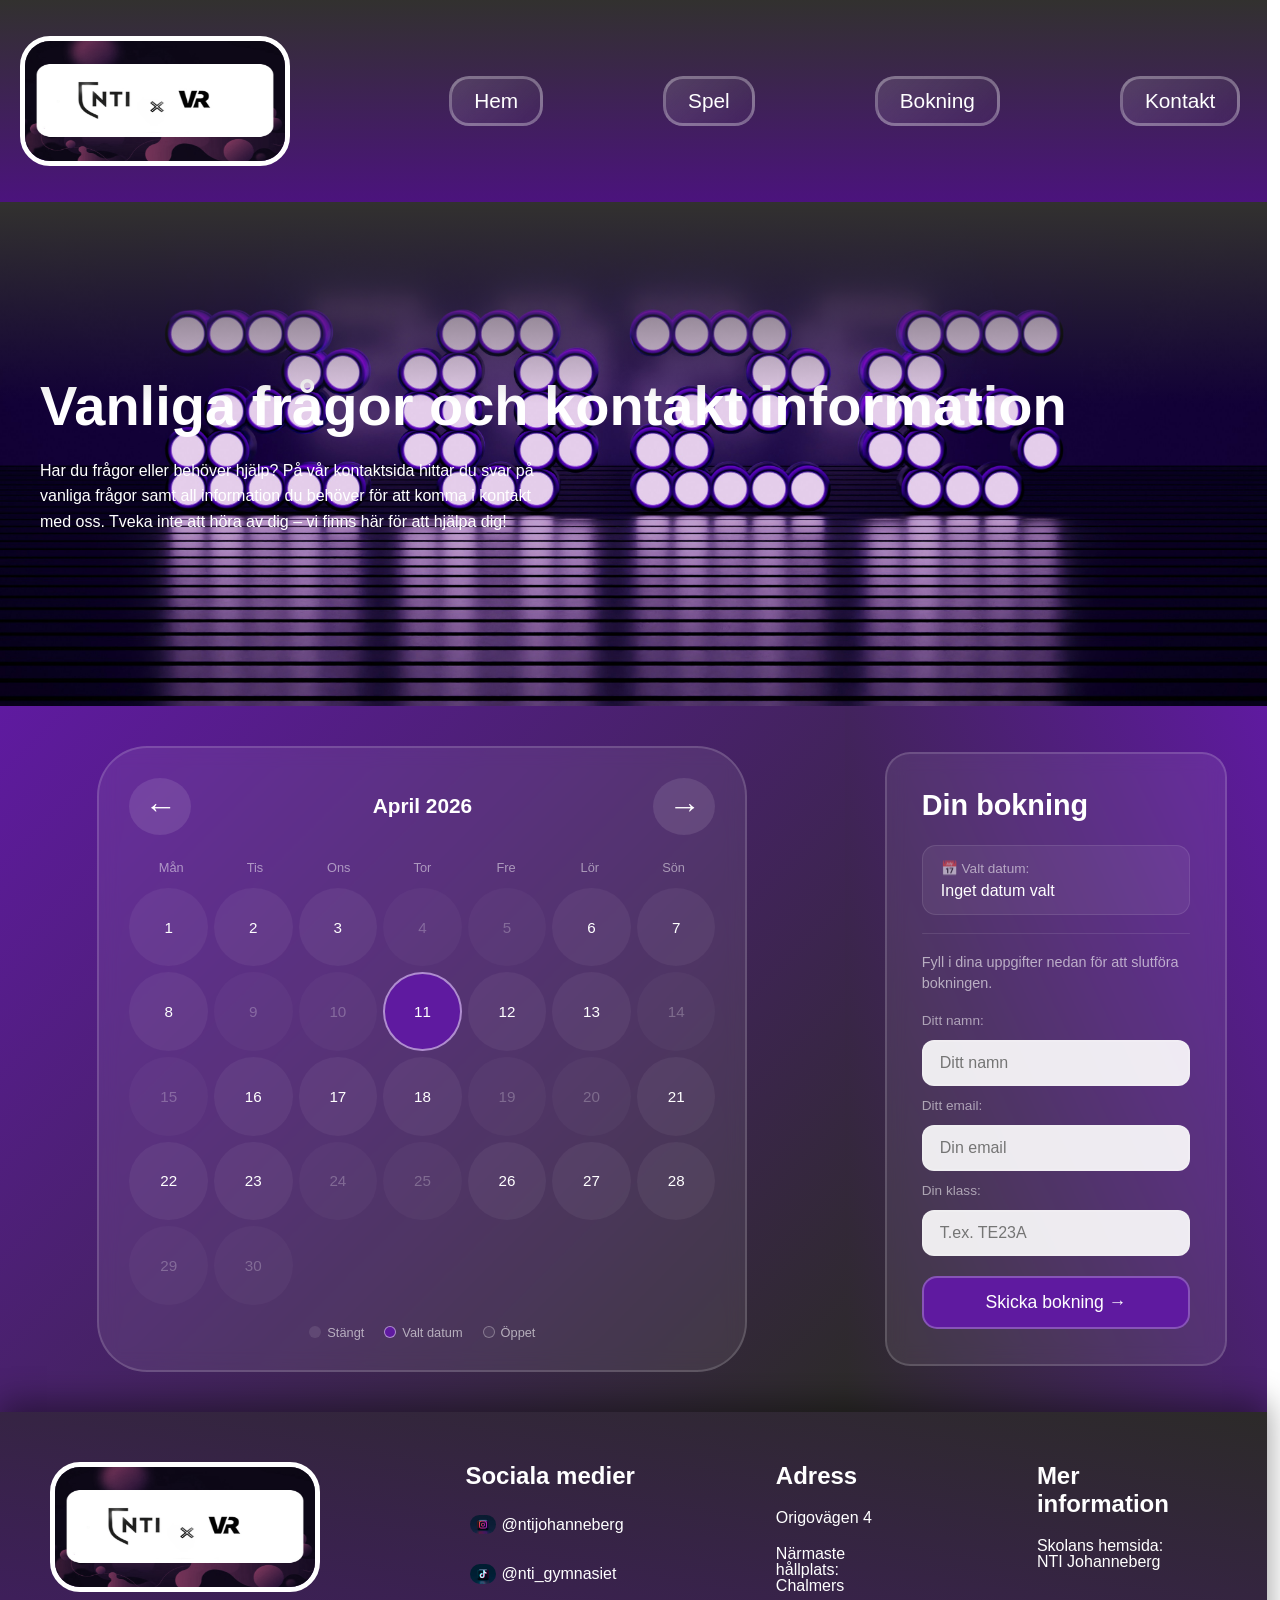
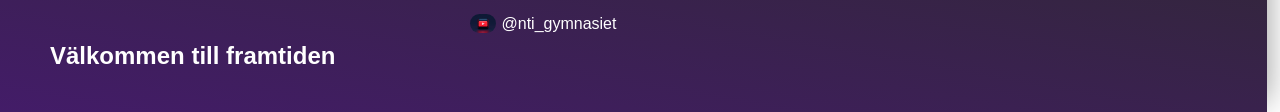
==== boka.html @ f23592ed "arbete hemma under påsklovet (dokumenterad i loggboken)" ====
<!DOCTYPE html>
<html lang="en">

<head>
    <meta charset="UTF-8">
    <meta name="viewport" content="width=device-width, initial-scale=1.0">
    <link rel="stylesheet" href="css/style.css">
    <title>VR-startsida</title>
</head>

<body>
    <div id="wrapper_bokning">
        <header>
            <img id="logga" src="img/Logga_slutprojekt.jpg" alt="logga">
        </header>
        <nav>
            <button id="btnOpen">☰</button>
            <div id="nav-links">
                <button id="btnClose">✕</button>
                <a class="menu" href="index.html">Hem</a>
                <a class="menu" href="spel.html">Spel</a>
                <a class="menu" href="boka.html">Bokning</a>
                <a class="menu" href="kontakt.html">Kontakt</a>
            </div>
        </nav>
        <main id="main_kalender">
            <h2>Vanliga frågor och kontakt information</h2>
            <p id="undertext">Har du frågor eller behöver hjälp? På vår kontaktsida hittar du svar på vanliga frågor
                samt all information du behöver för att komma i kontakt med oss. Tveka inte att höra av dig – vi finns
                här för att hjälpa dig!</p>
        </main>
        <section id="kalender">
            <div id="kalender-container">
                <div id="kalender-header">
                    <button class="arrow" id="prevMonth">←</button>
                    <h3 id="kalender-month">April 2026</h3>
                    <button class="arrow" id="nextMonth">→</button>
                </div>
                <div id="kalender-dagar">
                    <span class="dag-namn">Mån</span>
                    <span class="dag-namn">Tis</span>
                    <span class="dag-namn">Ons</span>
                    <span class="dag-namn">Tor</span>
                    <span class="dag-namn">Fre</span>
                    <span class="dag-namn">Lör</span>
                    <span class="dag-namn">Sön</span>
                </div>
                <div id="kalender-grid">
                    <div class="dag">1</div>
                    <div class="dag">2</div>
                    <div class="dag">3</div>
                    <div class="dag ledig">4</div>
                    <div class="dag ledig">5</div>
                    <div class="dag">6</div>
                    <div class="dag">7</div>
                    <div class="dag">8</div>
                    <div class="dag ledig">9</div>
                    <div class="dag ledig">10</div>
                    <div class="dag vald">11</div>
                    <div class="dag">12</div>
                    <div class="dag">13</div>
                    <div class="dag ledig">14</div>
                    <div class="dag ledig">15</div>
                    <div class="dag">16</div>
                    <div class="dag">17</div>
                    <div class="dag">18</div>
                    <div class="dag ledig">19</div>
                    <div class="dag ledig">20</div>
                    <div class="dag">21</div>
                    <div class="dag">22</div>
                    <div class="dag">23</div>
                    <div class="dag ledig">24</div>
                    <div class="dag ledig">25</div>
                    <div class="dag">26</div>
                    <div class="dag">27</div>
                    <div class="dag">28</div>
                    <div class="dag ledig">29</div>
                    <div class="dag ledig">30</div>
                </div>
                <div id="kalender-legend">
                    <span class="legend-item"><span class="legend-dot ledig-dot"></span>Stängt</span>
                    <span class="legend-item"><span class="legend-dot vald-dot"></span>Valt datum</span>
                    <span class="legend-item"><span class="legend-dot oppet-dot"></span>Öppet</span>
                </div>
            </div>
        </section>
        <aside id="check_out">
            <div id="bokning-info">
        <h4>Din bokning</h4>
        <div class="bokning-valt">
            <span class="bokning-label">📅 Valt datum:</span>
            <span class="bokning-value" id="valt-datum">Inget datum valt</span>
        </div>
        <div class="bokning-divider"></div>
        <p class="bokning-instruktion">Fyll i dina uppgifter nedan för att slutföra bokningen.</p>
        <form id="bokning-form">
            <label class="bokning-label" for="namn">Ditt namn:</label>
            <input type="text" id="namn" name="namn" placeholder="Ditt namn" required>

            <label class="bokning-label" for="email">Ditt email:</label>
            <input type="email" id="email" name="email" placeholder="Din email" required>

            <label class="bokning-label" for="klass">Din klass:</label>
            <input type="text" id="klass" name="klass" placeholder="T.ex. TE23A" required>

            <button type="submit" id="boka-btn">Skicka bokning →</button>
        </form>
    </div>
        </aside>
        <footer>
            <div id="f1">
                <img id="logga" src="img/Logga_slutprojekt.jpg" alt="logga">
                <h4>Välkommen till framtiden</h4>
            </div>
            <div id="f2">
                <h4>Sociala medier</h4>
                <a class="ft_text" href="https://www.instagram.com/ntijohanneberg/"><img class="ikon"
                        src="img/alexander-shatov-71Qk8ODIBko-unsplash.jpg" alt="insta">@ntijohanneberg</a>
                <a class="ft_text" href="https://www.youtube.com/channel/UCf7DmB9NKTJ86MOn4sPON3w"><img class="ikon"
                        src="img/alexander-shatov-I4p0FcjDBJI-unsplash.jpg" alt="youtube">@nti_gymnasiet</a>
                <a class="ft_text" href="https://www.tiktok.com/@nti_gymnasiet"><img class="ikon"
                        src="img/alexander-shatov-niUkImZcSP8-unsplash.jpg" alt="tiktok">@nti_gymnasiet</a>
            </div>
            <div id="f3">
                <h4>Adress</h4>
                <a class="ft_text"
                    href="https://www.google.com/maps?sca_esv=57d8031efe13a3fc&rlz=1C1GCEA_enSE1124SE1124&lsig=AB86z5VBpsnC34sSnODE3oDFwEGX&biw=1707&bih=735&dpr=1.13&um=1&ie=UTF-8&fb=1&gl=se&sa=X&geocode=KTHA5rAM809GMamSQcuj4RIF&daddr=Origov%C3%A4gen+4,+412+58+G%C3%B6teborg">Origovägen
                    4</a>
                <a class="ft_text" href="https://www.vasttrafik.se/reseplanering/hallplatser/9021014001960000/">Närmaste
                    hållplats: <br> Chalmers</a>
            </div>
            <div id="f4">
                <h4>Mer information</h4>
                <a class="ft_text" href="https://ntigymnasiet.se/johanneberg/">Skolans hemsida: <br>NTI Johanneberg</a>
            </div>
        </footer>
---- css/style.css ----
:root {
    --background_c: linear-gradient(#32312f, #4b137d);
    --border_line: 16px;
    --border_thing: 7px black solid;
}

* {
    margin: 0;
    padding: 0;
    box-sizing: border-box;
}

body {
    overflow-x: hidden;
}

#wrapper {
    min-height: 150vh;
    width: 99vw;
    display: grid;
    grid-template-areas: 
    "hd nav nav"
    "ma ma ma"
    "se se as"
    "ft ft ft";
    grid-template-columns: 1fr 1fr 1fr;
    grid-template-rows: 1fr 3.5fr 4.5fr 2fr;
}

header {
    grid-area: hd;
    background-image: var(--background_c);
    display: flex;
    align-items: center;
    padding-left: 20px;
}

nav {
    grid-area: nav;
    background-image: var(--background_c);
    display: flex;
    align-items: center;
    column-gap: 120px;
    justify-content: center;
}

main {
    grid-area: ma;
    background-image: url(../img/adria-garcia-sarceda-O560d5Mnc04-unsplash.jpg);
    background-size: 100% auto;
    background-position: 10% 20%;
    background-repeat: no-repeat;
    display: flex;
    flex-direction: column;
    justify-content: center;
    padding: 40px;
    position: relative;
    transition: transform 1s ease;
}

main:hover {
    transform: translateY(-5px);
    box-shadow: 0 12px 30px rgba(0,0,0,0.3);
    transform: scale(1.03);
}

section {
    grid-area: se;
    background: linear-gradient(135deg, #5f1aa0, #2c2a29);
    display: flex;
    flex-direction: column;
    align-items: flex-start;
    padding: 40px;
    gap: 20px;
}

aside {
    grid-area: as;
    background: linear-gradient(65deg, #2c2a29, #5f1aa0);
    display: flex;
    flex-direction: column;
    align-items: flex-start;
    padding: 40px;
    gap: 20px;
}

footer {
    grid-area: ft;
    background: linear-gradient(10deg, #431c68, #2c2a29);
    box-shadow: 0 -10px 30px rgba(0,0,0,0.4);
    display: flex;
    flex-direction: row;
    justify-content: center;
    padding: 50px;
    column-gap: 130px;
    display: grid;
    grid-template-areas: 
    "f1 f2 f3 f4";
}

.menu {
    font-family: 'Gill Sans', 'Gill Sans MT', Calibri, 'Trebuchet MS', sans-serif;
    text-decoration: none;
    font-size: 1.3rem;
    color: white;
    padding: 10px 22px;
    border-radius: 20px;
    background: linear-gradient(135deg, #ffffff20, #ffffff05);
    backdrop-filter: blur(10px);
    border: 3px rgba(255,255,255,0.3) solid;
    transition: all 0.3s ease;
}

h3 {
    color: black;
    font-family: 'Franklin Gothic Medium', 'Arial Narrow', Arial, sans-serif;
    font-size: 1.5rem;
    padding: 2%;
    background-color: white;
    border-radius: var(--border_line);
    margin-top: 10px;
}

p {
    color: black;
    border-radius: 15px;
    font-family: 'Gill Sans', 'Gill Sans MT', Calibri, 'Trebuchet MS', sans-serif;
    line-height: 1.6;
    font-size: 1rem;
}

#text {
    background: white;
    padding: 20px;
    border-radius: var(--border_line);
    box-shadow: 0 8px 20px rgba(0,0,0,0.2);
    max-width: 600px;
    transition: transform 0.3s ease, box-shadow 0.3s ease;
    transition: transform 0.3s ease;
}

#text:hover {
    transform: translateY(-5px);
    box-shadow: 0 12px 30px rgba(0,0,0,0.3);
    transform: scale(1.05);
}

.menu:hover {
    box-shadow: 0 12px 30px rgba(0,0,0,0.3);
    transform: translateY(4px);
    background: #5f1aa0;
}

#info {
    background-color: white;
    padding: 20px 20px 0 20px;
    border-radius: var(--border_line);
    box-shadow: 0 8px 20px rgba(0,0,0,0.2);
    max-width: 600px;
    transition: transform 0.3s ease, box-shadow 0.3s ease;
    gap: 5px;
    transition: transform 0.3s ease;
}

#info:hover {
    transform: translateY(-5px);
    box-shadow: 0 12px 30px rgba(0,0,0,0.3);
    transform: scale(1.05);
}

ul {
    font-size: 1.1rem;
    font-family: 'Gill Sans', 'Gill Sans MT', Calibri, 'Trebuchet MS', sans-serif;
    gap: 10px;
    line-height: 1.5;
    padding: 10px;
}

button {
    padding: 7px 20px;
    border-radius: 15px;
    font-size: 1.1rem;
    transition: 0.3s;
    margin-left: 33%;
    margin-bottom: 1%;
}

button:hover {
    box-shadow: 0 5px #666;
    transform: translateY(4px);
    color: white;
    background-color: #5f1aa0;
}

.mindre {
    display: block;
    max-height: 30%;
    width: 100%;
    border-radius: 40px;
    filter: sepia(0.6) blur(0.5px);
}

.mindre.mer {
    max-height: 30%;
    width: 100%;
}

.preview {
    max-height: 1px;       
    overflow: hidden;
    transition: max-height 0.5s ease;
}

.preview.expanded {
    max-height: 500px;      
}

.read-more {
    padding: 7px 20px;
    border-radius: 15px;
    font-size: 1.1rem;
    transition: 0.3s;
    margin-left: 33%;
    margin-bottom: 1%;
}

h2 {
    font-family: 'Franklin Gothic Medium', 'Arial Narrow', Arial, sans-serif;
    color: white;
    margin-bottom: 20px;
    font-size: 3.5rem;
}

#undertext {
    color: white;
    max-width: 500px;
}

.extra_bilder {
    position: absolute;
    height: 30%;
    width: auto;
    right: 40px;
    bottom: 40px;
    height: 120px;
    width: auto;
    border-radius: 50px;
    border: 10px solid white;
    filter: sepia(0.8);
}

.bilder {
    position: absolute;
    height: 100%;
    width: 100px;
    right: 230px;
    bottom: 180px;
    height: 120px;
    width: auto;
    border-radius: 50px;
    border: 10px solid white;
    filter: sepia(0.8);
}

.bilder2 {
    position: absolute;
    height: 100%;
    width: 100px;
    right: 10px;
    bottom: 310px;
    height: 120px;
    width: auto;
    border-radius: 50px;
    border: 10px solid white;
    filter: sepia(0.6);
}

h4 {
    font-size: 1.5rem;
    font-family: 'Franklin Gothic Medium', 'Arial Narrow', Arial, sans-serif;
    color: white;
}

#f1 {
    grid-area: f1;
    display: flex;
    flex-direction: column;
    justify-content: flex-start;
    gap: 50px;
}

#f2 {
    grid-area: f2;
    display: flex;
    flex-direction: column;
    gap: 20px;
}

#f3 {
    grid-area: f3;
    display: flex;
    flex-direction: column;
    gap: 20px;
}

#f4 {
    grid-area: f4;
    display: flex;
    flex-direction: column;
    gap: 20px;
}

.ft_text {
    color: white;
    font-family: 'Franklin Gothic Medium', 'Arial Narrow', Arial, sans-serif;
    text-decoration: none;
    transition: transform 0.3s ease, box-shadow 0.3s ease;
    display: flex;
    line-height: 1;
    align-items: center;
}

.ft_text:hover {
    box-shadow: 0 5px #666;
    transform: translateY(4px);
    color: white;
    background-color: #5f1aa0;
    border-radius: 15px;
}

.ikon {
    height: 100%;
    width: 20%;
    border-radius: 20px;
    padding: 5px;
}

#btnOpen {
    display: none;
}

#btnClose {
    display: none;
}

#logga {
    height: 130px;
    width: 270px;
    border-radius: 30px;
    filter: grayscale(0.6);
    border: 5px white solid;
}

#nav-links {
    display: flex;
    flex-direction: row;
    gap: 120px;
    align-items: center;
}


/* mobile sida 1 */
@media screen and (max-width: 450px) {
    #wrapper {
        width: 100vw;
        min-height: 100vh;
        height: auto;
        grid-template-areas: 
        "nav hd"
        "ma ma"
        "se se"
        "ft ft";
        grid-template-columns: auto 1fr;
        grid-template-rows: 80px 350px auto auto;
    }

    header {
        padding: 10px 15px;
        justify-content: flex-start;
        align-items: center;
    }

    #logga {
        width: 110px;
        height: 55px;
        border-width: 3px;
    }

    nav {
        display: flex;
        flex-direction: row;
        justify-content: flex-end;
        align-items: center;
        padding-right: 15px;
        column-gap: 0;
        background-image: var(--background_c);
    }

    #nav-links {
        display: none;
        flex-direction: column;
        position: fixed;
        top: 0;
        left: 0;
        width: 100vw;
        height: 100vh;
        background: linear-gradient(#32312f, #4b137d);
        justify-content: center;
        align-items: center;
        gap: 25px;
        z-index: 999;
    }

    #nav-links.open {
        display: flex;
    }

    #btnOpen {
        display: block;
        background: none;
        border: none;
        color: white;
        font-size: 2.2rem;
        cursor: pointer;
        margin: 0;
        padding: 10px;
    }

    #btnClose {
        display: block;
        background: none;
        border: none;
        color: white;
        font-size: 2rem;
        cursor: pointer;
        position: absolute;
        top: 20px;
        right: 20px;
        margin: 0;
    }

    main {
        padding: 25px;
        min-height: 350px;
        background-size: cover;
        background-position: center center;
        justify-content: flex-end;
    }

    main::before {
        background: linear-gradient(to top, #32312f 0%, rgba(0,0,0,0) 60%);
    }

    main:hover {
        transform: none;
        box-shadow: none;
    }

    h2 {
        font-size: 1.8rem;
        margin-bottom: 10px;
        position: relative;
        z-index: 2;
    }

    #undertext {
        font-size: 0.85rem;
        max-width: 100%;
        position: relative;
        z-index: 2;
    }

    .bilder, .bilder2, .extra_bilder {
        display: none;
    }

    section {
        padding: 25px 20px;
    }

    #text {
        max-width: 100%;
        box-shadow: none;
    }

    #text:hover {
        transform: none;
        box-shadow: none;
    }

    aside {
        display: none;
    }

    footer {
        grid-template-areas: 
        "f1"
        "f2"
        "f3"
        "f4";
        grid-template-columns: 1fr;
        padding: 25px 20px;
        gap: 30px;
    }

    h4 {
        font-size: 1.2rem;
    }

    .ikon {
        width: 38px;
        height: 38px;
    }

    .ft_text {
        font-size: 1rem;
        gap: 8px;
        font-family: 'Franklin Gothic Medium', 'Arial Narrow', Arial, sans-serif;
    }

    #f1 {
        gap: 15px;
        align-items: center;
    }

    #f1 #logga {
        width: 140px;
        height: 65px;
    }
}


/*SIDA TVÅ*/
#container {
    max-height: 190vh;
    width: 100%;
    display: grid;
    grid-template-areas: 
    "hd nav nav"
    "ma ma ma"
    "ca ca ca"
    "se1 se1 se1";
    grid-template-columns: 1fr 1fr 1fr;
    grid-template-rows: 150px 500px 3.5fr 550px;
}

#cards article {
    border-radius: 25px;
    background: rgba(255,255,255,0.05);
    backdrop-filter: blur(10px);
    display: flex;
    align-items: center;
    justify-content: center;
    border: 4px solid rgba(255,255,255,0.2);
    box-shadow: 0 10px 25px rgba(0,0,0,0.5);
    transition: all 0.35s ease;
    overflow: hidden;
    position: relative;
}

#cards {
    grid-area: ca;
    display: grid;
    width: 100%;
    grid-template-areas: 
    "ru ru ru"
    "ar ar1 ar2"
    "ar3 ar4 ar5";
    grid-template-columns: 1fr 1fr 1fr;
    grid-template-rows: 0.5fr 2fr 2fr;
    gap: 25px;
    padding: 40px;
    background: linear-gradient(180deg,#1b1b1b,#4b137d);
}

#cards article:hover {
    transform: translateY(-10px) scale(1.04);
    box-shadow: 0 20px 45px rgba(0,0,0,0.8);
    border: 4px solid rgba(74, 7, 97, 0.322);
    position: relative;
}

#ar { 
    grid-area: ar; 
}

#ar1 { 
    grid-area: ar1; 
}

#ar2 { 
    grid-area: ar2; 
}

#ar3 { 
    grid-area: ar3; 
}

#ar4 { 
    grid-area: ar4; 
}
#ar5 { 
    grid-area: ar5; 
}

#title {
    grid-area: ru;
    display: flex;
    flex-direction: row;
    justify-content: center;
}

video {
    position: absolute;
    inset: 0;
    width: 100%;
    height: 100%;
    object-fit: cover;
    z-index: 0;
}

.cards_bild {
    width: auto;
    height: 250px;
    border-radius: 20px;
    filter: brightness(0.9) contrast(1.1) sepia(0.5);
    transition: transform 0.4s ease;
    position: relative;
}

#new_games {
    grid-area: se1;
    background: linear-gradient(10deg, #431c68, #2c2a29);
    display: flex;
    justify-content: center;
    align-items: center;
    display: grid;
    grid-template-areas: 
    "im for";
    gap: 20px;
}

#forms {
    grid-area: for;
    display: flex;
    flex-direction: column;
    gap: 15px;
}

#improvemt {
    grid-area: im;
}

#kontakt-form {
    width: 420px;
    background: rgba(255,255,255,0.08);
    padding: 30px;
    border-radius: 20px;
    backdrop-filter: blur(8px);
    box-shadow: 0 10px 30px rgba(0,0,0,0.6);
    display: flex;
    flex-direction: column;
    gap: 12px;
    font-family: 'Franklin Gothic Medium', 'Arial Narrow', Arial, sans-serif;
    color: rgb(160, 97, 97);
}

#kontakt-form input,
#kontakt-form textarea {
    padding: 12px;
    border-radius: 12px;
    border: 2px solid transparent;
    background: rgba(255,255,255,0.9);
    transition: 0.25s;
    font-family: 'Gill Sans', 'Gill Sans MT', Calibri, 'Trebuchet MS', sans-serif;
}

#kontakt-form textarea {
    resize: vertical;
    min-height: 100px;
    font-family: 'Gill Sans', 'Gill Sans MT', Calibri, 'Trebuchet MS', sans-serif;
}

#kontakt-form input:focus,
#kontakt-form textarea:focus {
    outline: none;
    border: 2px solid #7a2cff;
    transform: scale(1.02);
    font-family: 'Gill Sans', 'Gill Sans MT', Calibri, 'Trebuchet MS', sans-serif;
}

main::before {
    content: "";
    position: absolute;
    inset: 0;
    background: linear-gradient(to bottom, #32312f 0%, rgba(0,0,0,0) 40%);
    z-index: 1;
}

.card_overlay {
    position: absolute;
    inset: 0;
    display: flex;
    flex-direction: column;
    justify-content: center;
    align-items: center;
    gap: 15px;
    background: rgba(0,0,0,0.6);
    opacity: 0;
    transition: 0.35s;
    z-index: 2;
}

#cards article:hover .cards_bild {
    filter: blur(4px) brightness(0.6);
    opacity: 1;
}

#cards article:hover .card_overlay {
    opacity: 1;
}

.card_overlay h3 {
    color: white;
    background: none;
    font-size: 1.2rem;
}

.info_btn {
    font-family: 'Gill Sans', 'Gill Sans MT', Calibri, 'Trebuchet MS', sans-serif;
    text-decoration: none;
    font-size: 1.3rem;
    color: white;
    padding: 10px 22px;
    border-radius: 20px;
    background: linear-gradient(135deg, #ffffff20, #ffffff05);
    backdrop-filter: blur(10px);
    border: 3px rgba(255,255,255,0.3) solid;
    transition: 1s ease;
}

.info_btn:hover {
    background: linear-gradient(135deg, #32312f, #431c68);
    box-shadow: 0 12px 30px rgba(0,0,0,0.3);
    transform: translateY(4px);
}

#wrapper_kontakt {
    min-height: 150vh;
    width: 99vw;
    display: grid;
    grid-template-areas: 
    "hd nav nav nav"
    "ma ma ma ma"
    "as as se se"
    "ars ars ars ars"
    "ft ft ft ft";
    grid-template-columns: 1fr 0.5fr 1fr 0.5fr;
    grid-template-rows: 1fr 2.5fr 3.5fr 400px 300px;
    background: linear-gradient(65deg, #2c2a29, #5f1aa0);
}

#questions {
    border-radius: var(--border_line);
    background: linear-gradient(65deg, #5e5b5a, #663198);
    display: flex;
    flex-direction: column;
    gap: 12px;
    margin: 20px 40px;
    padding: 30px;
}

#questions h2 {
    font-size: 2rem;
    margin-bottom: 10px;
}

#q1, #q2, #q3, #q4, #q5 {
    background: rgba(255,255,255,0.08);
    padding: 15px 20px;
    border-radius: var(--border_line);
    border: 2px solid rgba(255,255,255,0.15);
    cursor: pointer;
    transition: all 0.3s ease;
    padding: 30px;
    width: 100%;
    display: flex;
    flex-direction: row;
}

#q1:hover, #q2:hover, #q3:hover, 
#q4:hover, #q5:hover {
    background: rgba(255,255,255,0.15);
    border: 2px solid rgba(255,255,255,0.35);
    transform: translateX(5px);
}

.version2 {
    color: white;
    font-size: 1rem;
}

#updated_info {
    border-radius: var(--border_line);
    background: linear-gradient(65deg, #5e5b5a, #663198);
    margin: 20px 40px;
    padding: 40px;
    display: flex;
    flex-direction: column;
    gap: 20px;
}

#updated_info h2 {
    font-size: 2rem;
    margin-bottom: 0;
}

#updated_info p {
    color: rgba(255,255,255,0.85);
    font-family: 'Gill Sans', 'Gill Sans MT', Calibri, 'Trebuchet MS', sans-serif;
    line-height: 1.7;
    font-size: 1rem;
}

#info_img {
    width: 150px;
    height: 150px;
    border-radius: 50px;
    border: 4px solid rgba(255,255,255,0.3);
    align-self: flex-start;
}

#main_kontakt {
    background-image: url(../img/back2.avif);
}

#kontakt_personer {
    grid-area: ars;
    padding: 40px;
    display: flex;
    flex-direction: row;
    justify-content: center;
    align-items: center;
    gap: 20px;
    background: linear-gradient(10deg, #2c2a29, #4b137d);
}

.info-och-bilder {
    display: flex;
    flex-direction: column;
    align-items: center;
    text-align: center;
    gap: 12px;
    flex-shrink: 0;
    width: 280px;
    position: relative;
    overflow: hidden;
    border-radius: 45px;
}

.workers {
    height: 280px;
    width: 200px;
    border-radius: 100%;
    border: 4px rgb(106, 103, 110) solid;
    filter: grayscale(0.3) sepia(0.2);
    transition: transform 0.3s ease, filter 0.3s ease;
    transition: 0.35s;
    z-index: 2;
}

.workers:hover {
    transform: translateY(-8px) scale(1.04);
    box-shadow: 0 20px 45px rgba(0,0,0,0.8);
    border: 4px solid rgba(74, 7, 97, 0.322);
    position: relative;
    filter: grayscale(0) sepia(0);
    opacity: 1;
}

.workers:hover {
    opacity: 1;
}

.worker_name {
    color: white;
    font-family: 'Franklin Gothic Medium', 'Arial Narrow', Arial, sans-serif;
    font-size: 1.1rem;
    font-weight: 500;
}

.worker_role {
    color: rgba(255,255,255,0.6);
    font-family: 'Gill Sans', 'Gill Sans MT', Calibri, 'Trebuchet MS', sans-serif;
    font-size: 0.9rem;
}

.arrow {
    background: rgba(255,255,255,0.1);
    border: none;
    font-size: 2rem;
    color: white;
    cursor: pointer;
    padding: 10px 15px;
    border-radius: 50%;
    transition: 0.3s;
    margin-left: 0;
    margin-bottom: 0;
}

.slider-window {
    overflow: hidden;
    width: 840px;
}

.slider-track {
    display: flex;
    gap: 0;
    transition: transform 0.4s ease;
    will-change: transform;
}

.arrow:hover {
    background: #5f1aa0;
    transform: scale(1.1);
}

.info-och-bilder .card_overlay {
    border-radius: 45px;
}

.info-och-bilder:hover .workers {
    filter: blur(3px) brightness(0.6);
}

.info-och-bilder:hover .card_overlay {
    opacity: 1;
}

.card_overlay .worker_name {
    color: white;
    font-size: 1.1rem;
}

.card_overlay .worker_role {
    color: rgba(255,255,255,0.7);
    font-size: 0.9rem;
}

#wrapper_bokning {
    min-height: 150vh;
    width: 99vw;
    display: grid;
    grid-template-areas: 
    "hd nav nav"
    "ma ma ma"
    "se2 se2 as"
    "ft ft ft";
    grid-template-columns: 1fr 1fr 1fr;
    grid-template-rows: 1fr 2.5fr 3.5fr 300px;
    background: linear-gradient(65deg, #2c2a29, #5f1aa0);
}

#main_kalender {
    background-image: url(../img/boliviainteligente-M9HVnpBpAgM-unsplash.jpg);
    background-position: center;
}

#kalender {
    background: linear-gradient(135deg, #5f1aa0, #2c2a29);
    grid-area: se2;
    display: flex;
    justify-content: center;
    align-items: center;
    padding: 40px;
}

#kalender-container {
    background: rgba(255,255,255,0.08);
    border-radius: 50px;
    border: 2px solid rgba(255,255,255,0.15);
    padding: 30px;
    width: 100%;
    max-width: 650px;
    backdrop-filter: blur(10px);
}

#kalender-header {
    display: flex;
    justify-content: space-between;
    align-items: center;
    margin-bottom: 20px;
}

#kalender-month {
    background: none;
    color: white;
    font-size: 1.3rem;
    padding: 0;
    margin: 0;
    border-radius: 0;
}

#kalender-dagar {
    display: grid;
    grid-template-columns: repeat(7, 1fr);
    margin-bottom: 8px;
}

.dag-namn {
    color: rgba(255,255,255,0.5);
    font-family: 'Franklin Gothic Medium', 'Arial Narrow', Arial, sans-serif;
    font-size: 0.8rem;
    text-align: center;
    padding: 5px 0;
}

#kalender-grid {
    display: grid;
    grid-template-columns: repeat(7, 1fr);
    gap: 6px;
}

.dag {
    aspect-ratio: 1;
    display: flex;
    align-items: center;
    justify-content: center;
    border-radius: 50%;
    font-family: 'Gill Sans', 'Gill Sans MT', Calibri, 'Trebuchet MS', sans-serif;
    font-size: 0.95rem;
    color: white;
    cursor: pointer;
    transition: 0.2s;
    background: rgba(255,255,255,0.05);
}

.dag:hover {
    background: rgba(255,255,255,0.2);
    transform: scale(1.1);
}

.dag.ledig {
    background: rgba(255,255,255,0.03);
    color: rgba(255,255,255,0.25);
    cursor: not-allowed;
}

.dag.ledig:hover {
    transform: none;
    background: rgba(255,255,255,0.03);
}

.dag.vald {
    background: #5f1aa0;
    border: 2px solid rgba(255,255,255,0.5);
}

#kalender-legend {
    display: flex;
    gap: 20px;
    margin-top: 20px;
    justify-content: center;
}

.legend-item {
    display: flex;
    align-items: center;
    gap: 6px;
    font-size: 0.8rem;
    color: rgba(255,255,255,0.6);
    font-family: 'Gill Sans', 'Gill Sans MT', Calibri, 'Trebuchet MS', sans-serif;
}

.legend-dot {
    width: 12px;
    height: 12px;
    border-radius: 50%;
}

.ledig-dot { 
    background: rgba(255,255,255,0.1); 
}

.vald-dot { 
    background: #5f1aa0; border: 1px solid rgba(255,255,255,0.5); 
}

.oppet-dot { 
    background: rgba(255,255,255,0.05); 
    border: 1px solid rgba(255,255,255,0.3); 
}

#check_out {
    grid-area: as;
    background: linear-gradient(65deg, #2c2a29, #5f1aa0);
    display: flex;
    justify-content: center;
    align-items: center;
    padding: 40px;
}

#bokning-info {
    background: rgba(255,255,255,0.08);
    border-radius: 25px;
    border: 2px solid rgba(255,255,255,0.15);
    padding: 35px;
    width: 100%;
    backdrop-filter: blur(10px);
    display: flex;
    flex-direction: column;
    gap: 18px;
}

#bokning-info h4 {
    font-size: 1.8rem;
    color: white;
    margin-bottom: 5px;
}

.bokning-valt {
    background: rgba(255,255,255,0.06);
    border-radius: 14px;
    padding: 14px 18px;
    display: flex;
    flex-direction: column;
    gap: 6px;
    border: 1px solid rgba(255,255,255,0.1);
}

.bokning-label {
    color: rgba(255,255,255,0.55);
    font-size: 0.85rem;
    font-family: 'Franklin Gothic Medium', 'Arial Narrow', Arial, sans-serif;
}

.bokning-value {
    color: white;
    font-family: 'Gill Sans', 'Gill Sans MT', Calibri, 'Trebuchet MS', sans-serif;
    font-size: 1rem;
}

.bokning-divider {
    height: 1px;
    background: rgba(255,255,255,0.1);
    border-radius: 1px;
}

.bokning-instruktion {
    color: rgba(255,255,255,0.6);
    font-size: 0.9rem;
    line-height: 1.5;
}

#bokning-form {
    display: flex;
    flex-direction: column;
    gap: 12px;
    box-shadow: 2px;
    padding: 0;
    width: 100%;
}

#bokning-form input {
    padding: 12px 16px;
    border-radius: 12px;
    border: 2px solid rgba(255,255,255,0.15);
    background: rgba(255,255,255,0.9);
    font-family: 'Gill Sans', 'Gill Sans MT', Calibri, 'Trebuchet MS', sans-serif;
    font-size: 1rem;
    transition: 0.25s;
    width: 100%;
}

#bokning-form input:focus {
    border: 2px #46424c solid;
    transform: scale(1.02);
}

#boka-btn {
    background: #5f1aa0;
    color: white;
    border: 2px rgba(255,255,255,0.25) solid;
    border-radius: 15px;
    padding: 14px;
    font-size: 1.1rem;
    font-family: 'Franklin Gothic Medium', 'Arial Narrow', Arial, sans-serif;
    transition: 0.3s;
    margin: 8px 0 0 0;
    width: 100%;
}

#boka-btn:hover {
    background: #7a2cff;
    transform: translateY(-2px);
    box-shadow: 0 8px 20px rgba(0,0,0,0.3);
}

.pil_ner {
    height: 20px;
    width: auto;
    margin-left: auto;
    filter: hue-rotate(260deg) saturate(0.8) blur(0.3px);
}
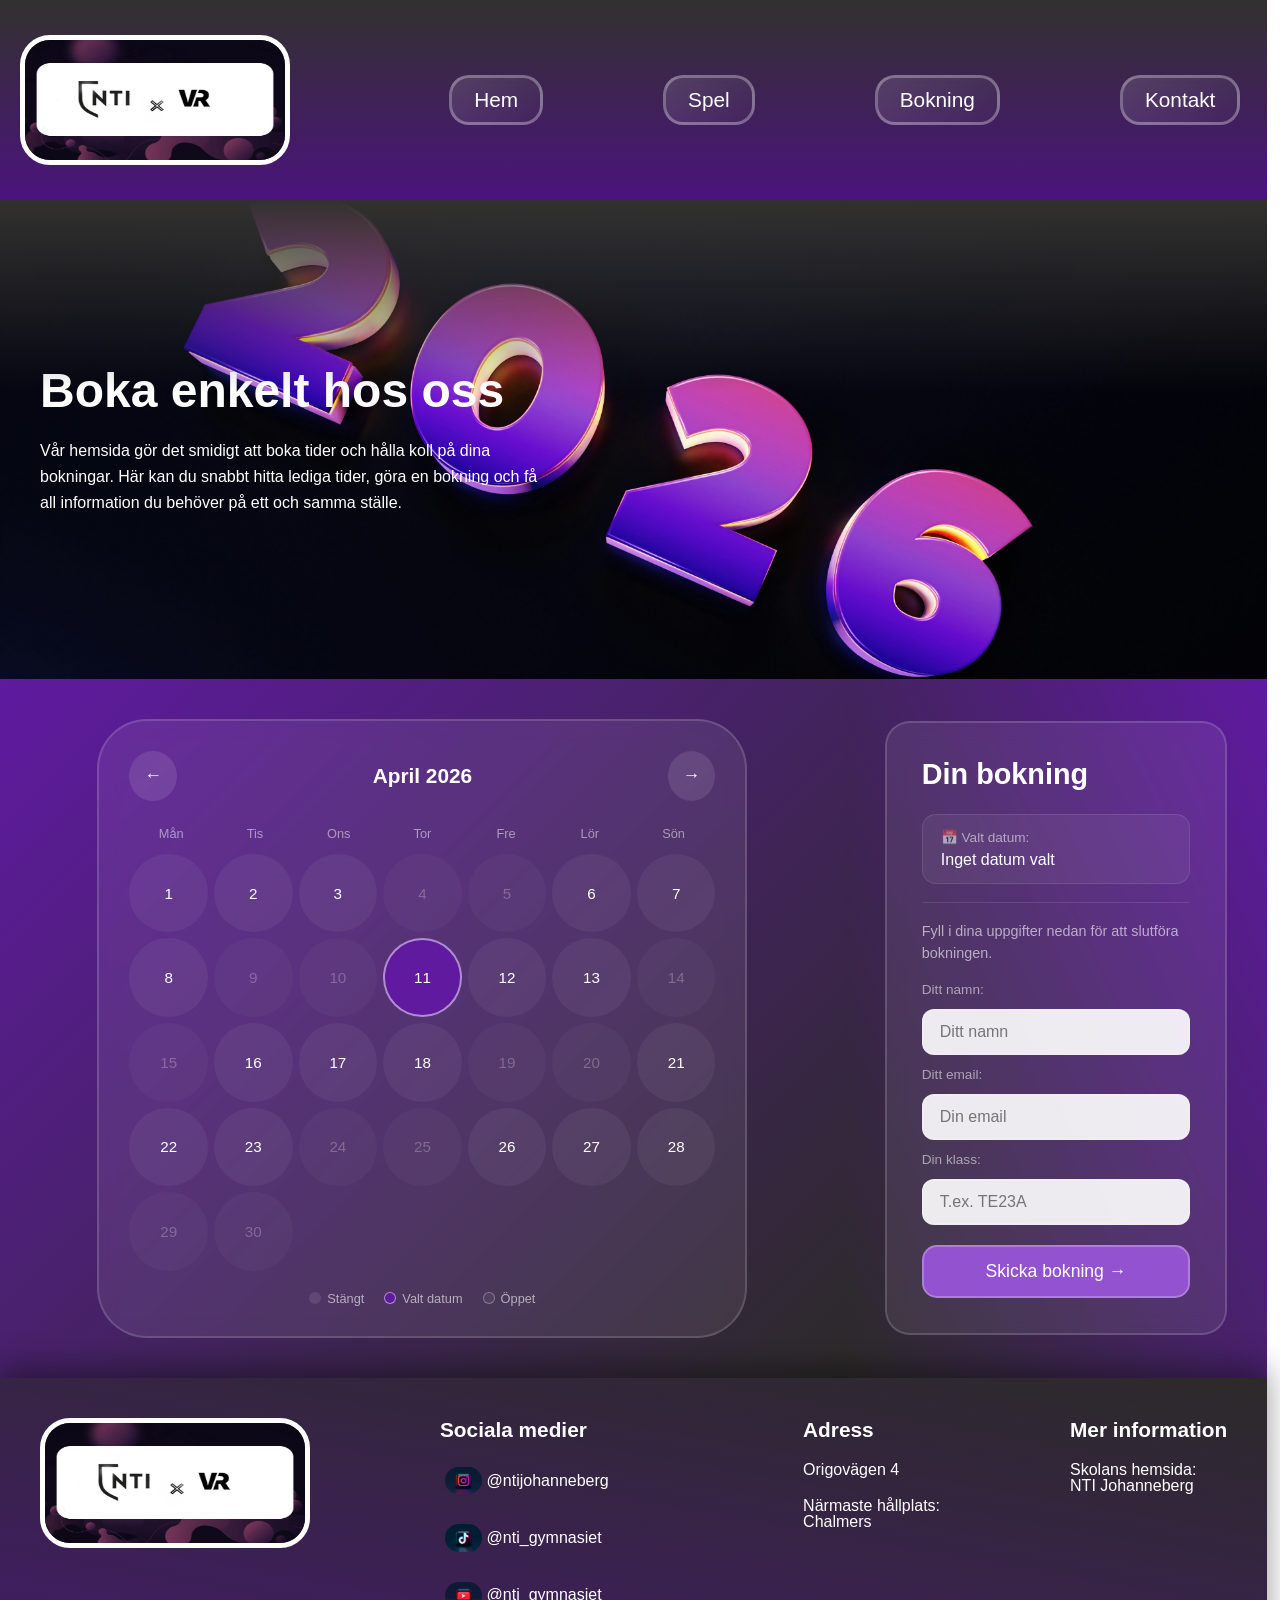
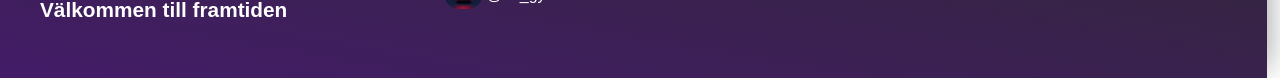
==== commit eb18c246: "javascript arbete plus design korrektering" ====
--- a/boka.html
+++ b/boka.html
@@ -24,10 +24,10 @@
             </div>
         </nav>
         <main id="main_kalender">
-            <h2>Vanliga frågor och kontakt information</h2>
-            <p id="undertext">Har du frågor eller behöver hjälp? På vår kontaktsida hittar du svar på vanliga frågor
-                samt all information du behöver för att komma i kontakt med oss. Tveka inte att höra av dig – vi finns
-                här för att hjälpa dig!</p>
+            <h2>Boka enkelt hos oss</h2>
+            <p id="undertext">Vår hemsida gör det smidigt att boka tider och hålla koll på dina bokningar. Här kan du
+                snabbt hitta lediga tider, göra en bokning och få all information du behöver på ett och samma ställe.
+            </p>
         </main>
         <section id="kalender">
             <div id="kalender-container">
@@ -86,26 +86,26 @@
         </section>
         <aside id="check_out">
             <div id="bokning-info">
-        <h4>Din bokning</h4>
-        <div class="bokning-valt">
-            <span class="bokning-label">📅 Valt datum:</span>
-            <span class="bokning-value" id="valt-datum">Inget datum valt</span>
-        </div>
-        <div class="bokning-divider"></div>
-        <p class="bokning-instruktion">Fyll i dina uppgifter nedan för att slutföra bokningen.</p>
-        <form id="bokning-form">
-            <label class="bokning-label" for="namn">Ditt namn:</label>
-            <input type="text" id="namn" name="namn" placeholder="Ditt namn" required>
+                <h4>Din bokning</h4>
+                <div class="bokning-valt">
+                    <span class="bokning-label">📅 Valt datum:</span>
+                    <span class="bokning-value" id="valt-datum">Inget datum valt</span>
+                </div>
+                <div class="bokning-divider"></div>
+                <p class="bokning-instruktion">Fyll i dina uppgifter nedan för att slutföra bokningen.</p>
+                <form id="bokning-form">
+                    <label class="bokning-label" for="namn">Ditt namn:</label>
+                    <input type="text" id="namn" name="namn" placeholder="Ditt namn" required>
 
-            <label class="bokning-label" for="email">Ditt email:</label>
-            <input type="email" id="email" name="email" placeholder="Din email" required>
+                    <label class="bokning-label" for="email">Ditt email:</label>
+                    <input type="email" id="email" name="email" placeholder="Din email" required>
 
-            <label class="bokning-label" for="klass">Din klass:</label>
-            <input type="text" id="klass" name="klass" placeholder="T.ex. TE23A" required>
+                    <label class="bokning-label" for="klass">Din klass:</label>
+                    <input type="text" id="klass" name="klass" placeholder="T.ex. TE23A" required>
 
-            <button type="submit" id="boka-btn">Skicka bokning →</button>
-        </form>
-    </div>
+                    <button type="submit" id="boka-btn">Skicka bokning →</button>
+                </form>
+            </div>
         </aside>
         <footer>
             <div id="f1">
@@ -133,4 +133,8 @@
                 <h4>Mer information</h4>
                 <a class="ft_text" href="https://ntigymnasiet.se/johanneberg/">Skolans hemsida: <br>NTI Johanneberg</a>
             </div>
-        </footer>+        </footer>
+    </div>
+    <script src="js/main.js"></script>
+    </body>
+</html>
--- a/css/style.css
+++ b/css/style.css
@@ -1,7 +1,52 @@
 :root {
     --background_c: linear-gradient(#32312f, #4b137d);
     --border_line: 16px;
+
     --border_thing: 7px black solid;
+    --primary: #5f1aa0;
+
+    --secondary: #2c2a29;
+    --accent: #7a2cff;
+
+    --radius-md: 20px;
+    --radius-lg: 30px;
+
+    --shadow: 0 10px 25px rgba(0,0,0,0.3);
+    --shadow-hover: 0 20px 45px rgba(0,0,0,0.5);
+
+    --padding: 20px;
+    --gap: 20px;
+
+    --gradient-main: linear-gradient(135deg, #5f1aa0, #2c2a29);
+    --gradient-reverse: linear-gradient(135deg, #2c2a29, #5f1aa0);
+
+    --space-sm: 10px;
+    --space-md: 20px;
+    --space-lg: 40px;
+}
+
+h1, h2, h3, h4 {
+    font-family: 'Franklin Gothic Medium', sans-serif;
+}
+
+p, ul, input, textarea, button {
+    font-family: 'Gill Sans', sans-serif;
+}
+
+h2 {
+    font-size: 3rem;
+}
+
+h3 {
+    font-size: 1.5rem;
+}
+
+h4 {
+    font-size: 1.3rem;
+}
+
+p {
+    font-size: 1rem;
 }
 
 * {
@@ -66,12 +111,12 @@
 
 section {
     grid-area: se;
-    background: linear-gradient(135deg, #5f1aa0, #2c2a29);
+    background: var(--gradient-main);
     display: flex;
     flex-direction: column;
     align-items: flex-start;
-    padding: 40px;
-    gap: 20px;
+    padding: var(--space-lg);
+    gap: var(--space-md);
 }
 
 aside {
@@ -80,8 +125,8 @@
     display: flex;
     flex-direction: column;
     align-items: flex-start;
-    padding: 40px;
-    gap: 20px;
+    padding: var(--space-lg);
+    gap: var(--space-md);
 }
 
 footer {
@@ -91,20 +136,39 @@
     display: flex;
     flex-direction: row;
     justify-content: center;
-    padding: 50px;
+    padding: var(--space-lg);
     column-gap: 130px;
     display: grid;
     grid-template-areas: 
     "f1 f2 f3 f4";
 }
 
+button {
+    padding: 10px 22px;
+    border-radius: var(--radius-md);
+    font-size: 1.1rem;
+    font-family: 'Gill Sans', sans-serif;
+    transition: 0.3s ease;
+}
+
+.info_btn {
+    background: var(--primary);
+    color: white;
+}
+
+.info_btn:hover {
+    background: #7a2cff;
+    transform: translateY(-2px);
+    box-shadow: var(--shadow-hover);
+}
+
 .menu {
     font-family: 'Gill Sans', 'Gill Sans MT', Calibri, 'Trebuchet MS', sans-serif;
     text-decoration: none;
     font-size: 1.3rem;
     color: white;
     padding: 10px 22px;
-    border-radius: 20px;
+    border-radius: var(--radius-md);
     background: linear-gradient(135deg, #ffffff20, #ffffff05);
     backdrop-filter: blur(10px);
     border: 3px rgba(255,255,255,0.3) solid;
@@ -112,31 +176,32 @@
 }
 
 h3 {
-    color: black;
+    color: white;
     font-family: 'Franklin Gothic Medium', 'Arial Narrow', Arial, sans-serif;
-    font-size: 1.5rem;
     padding: 2%;
-    background-color: white;
     border-radius: var(--border_line);
     margin-top: 10px;
 }
 
 p {
-    color: black;
+    color: white;
     border-radius: 15px;
     font-family: 'Gill Sans', 'Gill Sans MT', Calibri, 'Trebuchet MS', sans-serif;
     line-height: 1.6;
-    font-size: 1rem;
 }
 
 #text {
-    background: white;
-    padding: 20px;
-    border-radius: var(--border_line);
+    background: linear-gradient(65deg, #9e796d, #663198);
+    padding: var(--padding);
+    border-radius: var(--radius-lg);
     box-shadow: 0 8px 20px rgba(0,0,0,0.2);
     max-width: 600px;
     transition: transform 0.3s ease, box-shadow 0.3s ease;
     transition: transform 0.3s ease;
+    backdrop-filter: blur(10px);
+    border: 2px solid rgba(255,255,255,0.15);
+    border-radius: 20px;
+    color: white;
 }
 
 #text:hover {
@@ -152,9 +217,9 @@
 }
 
 #info {
-    background-color: white;
+    background: linear-gradient(65deg, #a38277, #663198);
     padding: 20px 20px 0 20px;
-    border-radius: var(--border_line);
+    border-radius: var(--radius-lg);
     box-shadow: 0 8px 20px rgba(0,0,0,0.2);
     max-width: 600px;
     transition: transform 0.3s ease, box-shadow 0.3s ease;
@@ -169,11 +234,12 @@
 }
 
 ul {
-    font-size: 1.1rem;
+    font-size: 1.2rem;
     font-family: 'Gill Sans', 'Gill Sans MT', Calibri, 'Trebuchet MS', sans-serif;
     gap: 10px;
     line-height: 1.5;
     padding: 10px;
+    font-weight: 1rem;
 }
 
 button {
@@ -228,7 +294,6 @@
     font-family: 'Franklin Gothic Medium', 'Arial Narrow', Arial, sans-serif;
     color: white;
     margin-bottom: 20px;
-    font-size: 3.5rem;
 }
 
 #undertext {
@@ -276,7 +341,6 @@
 }
 
 h4 {
-    font-size: 1.5rem;
     font-family: 'Franklin Gothic Medium', 'Arial Narrow', Arial, sans-serif;
     color: white;
 }
@@ -545,7 +609,7 @@
 }
 
 #cards article {
-    border-radius: 25px;
+    border-radius: var(--radius-md);
     background: rgba(255,255,255,0.05);
     backdrop-filter: blur(10px);
     display: flex;
@@ -568,8 +632,8 @@
     "ar3 ar4 ar5";
     grid-template-columns: 1fr 1fr 1fr;
     grid-template-rows: 0.5fr 2fr 2fr;
-    gap: 25px;
-    padding: 40px;
+    gap: var(--space-md);
+    padding: var(--space-lg);
     background: linear-gradient(180deg,#1b1b1b,#4b137d);
 }
 
@@ -637,7 +701,7 @@
     display: grid;
     grid-template-areas: 
     "im for";
-    gap: 20px;
+    gap: 50px;
 }
 
 #forms {
@@ -649,6 +713,7 @@
 
 #improvemt {
     grid-area: im;
+    height: 220px;
 }
 
 #kontakt-form {
@@ -689,6 +754,10 @@
     font-family: 'Gill Sans', 'Gill Sans MT', Calibri, 'Trebuchet MS', sans-serif;
 }
 
+#center {
+    align-items: center;
+}
+
 main::before {
     content: "";
     position: absolute;
@@ -701,6 +770,7 @@
     position: absolute;
     inset: 0;
     display: flex;
+    border-radius: 45px;
     flex-direction: column;
     justify-content: center;
     align-items: center;
@@ -708,7 +778,7 @@
     background: rgba(0,0,0,0.6);
     opacity: 0;
     transition: 0.35s;
-    z-index: 2;
+    z-index: 3;
 }
 
 #cards article:hover .cards_bild {
@@ -723,7 +793,6 @@
 .card_overlay h3 {
     color: white;
     background: none;
-    font-size: 1.2rem;
 }
 
 .info_btn {
@@ -771,7 +840,6 @@
 }
 
 #questions h2 {
-    font-size: 2rem;
     margin-bottom: 10px;
 }
 
@@ -819,12 +887,17 @@
     color: rgba(255,255,255,0.85);
     font-family: 'Gill Sans', 'Gill Sans MT', Calibri, 'Trebuchet MS', sans-serif;
     line-height: 1.7;
-    font-size: 1rem;
+}
+
+#img_row {
+    display: flex;
+    flex-direction: row;
+    gap: 80px;
 }
 
 #info_img {
     width: 150px;
-    height: 150px;
+    height: auto;
     border-radius: 50px;
     border: 4px solid rgba(255,255,255,0.3);
     align-self: flex-start;
@@ -854,7 +927,6 @@
     flex-shrink: 0;
     width: 280px;
     position: relative;
-    overflow: hidden;
     border-radius: 45px;
 }
 
@@ -870,15 +942,6 @@
 }
 
 .workers:hover {
-    transform: translateY(-8px) scale(1.04);
-    box-shadow: 0 20px 45px rgba(0,0,0,0.8);
-    border: 4px solid rgba(74, 7, 97, 0.322);
-    position: relative;
-    filter: grayscale(0) sepia(0);
-    opacity: 1;
-}
-
-.workers:hover {
     opacity: 1;
 }
 
@@ -898,7 +961,6 @@
 .arrow {
     background: rgba(255,255,255,0.1);
     border: none;
-    font-size: 2rem;
     color: white;
     cursor: pointer;
     padding: 10px 15px;
@@ -906,11 +968,14 @@
     transition: 0.3s;
     margin-left: 0;
     margin-bottom: 0;
+    width: auto;
+    height: 50px;
 }
 
 .slider-window {
+    width: 840px;
     overflow: hidden;
-    width: 840px;
+    padding: var(--padding);
 }
 
 .slider-track {
@@ -925,26 +990,63 @@
     transform: scale(1.1);
 }
 
-.info-och-bilder .card_overlay {
+.info-och-bilder .cards_overlay {
     border-radius: 45px;
+    opacity: 0;
 }
 
 .info-och-bilder:hover .workers {
     filter: blur(3px) brightness(0.6);
-}
-
-.info-och-bilder:hover .card_overlay {
+    box-shadow: 0 20px 45px rgba(0,0,0,0.8);
+}
+
+.cards_overlay p {
+    color: white;
+    font-size: 1rem;
+    margin: 5px 0;
+}
+
+.info-och-bilder:hover .cards_overlay {
     opacity: 1;
 }
 
-.card_overlay .worker_name {
+.cards_overlay .worker_name {
     color: white;
     font-size: 1.1rem;
 }
 
-.card_overlay .worker_role {
+.cards_overlay .worker_role {
     color: rgba(255,255,255,0.7);
     font-size: 0.9rem;
+}
+
+.cards_overlay {
+    position: absolute;
+    inset: 0;
+    display: flex;
+    flex-direction: column;
+    justify-content: center;
+    align-items: center;
+    gap: 15px;
+    opacity: 0;
+    transition: 0.35s;
+    z-index: 2;
+}
+
+.popup {
+    display: none;
+    color: white;
+    font-size: 1rem;
+}
+
+.popup_show {
+    display: block;
+}
+
+#under {
+    display: flex;
+    flex-direction: column;
+    margin-right: 200px
 }
 
 #wrapper_bokning {
@@ -957,12 +1059,12 @@
     "se2 se2 as"
     "ft ft ft";
     grid-template-columns: 1fr 1fr 1fr;
-    grid-template-rows: 1fr 2.5fr 3.5fr 300px;
+    grid-template-rows: 1fr 2.4fr 3.5fr 300px;
     background: linear-gradient(65deg, #2c2a29, #5f1aa0);
 }
 
 #main_kalender {
-    background-image: url(../img/boliviainteligente-M9HVnpBpAgM-unsplash.jpg);
+    background-image: url(../img/boliviainteligente-MN4XSpNiP20-unsplash.jpg);
     background-position: center;
 }
 
@@ -1178,7 +1280,7 @@
 }
 
 #boka-btn {
-    background: #5f1aa0;
+    background: #9352d0;
     color: white;
     border: 2px rgba(255,255,255,0.25) solid;
     border-radius: 15px;
@@ -1201,4 +1303,5 @@
     width: auto;
     margin-left: auto;
     filter: hue-rotate(260deg) saturate(0.8) blur(0.3px);
-}+}
+
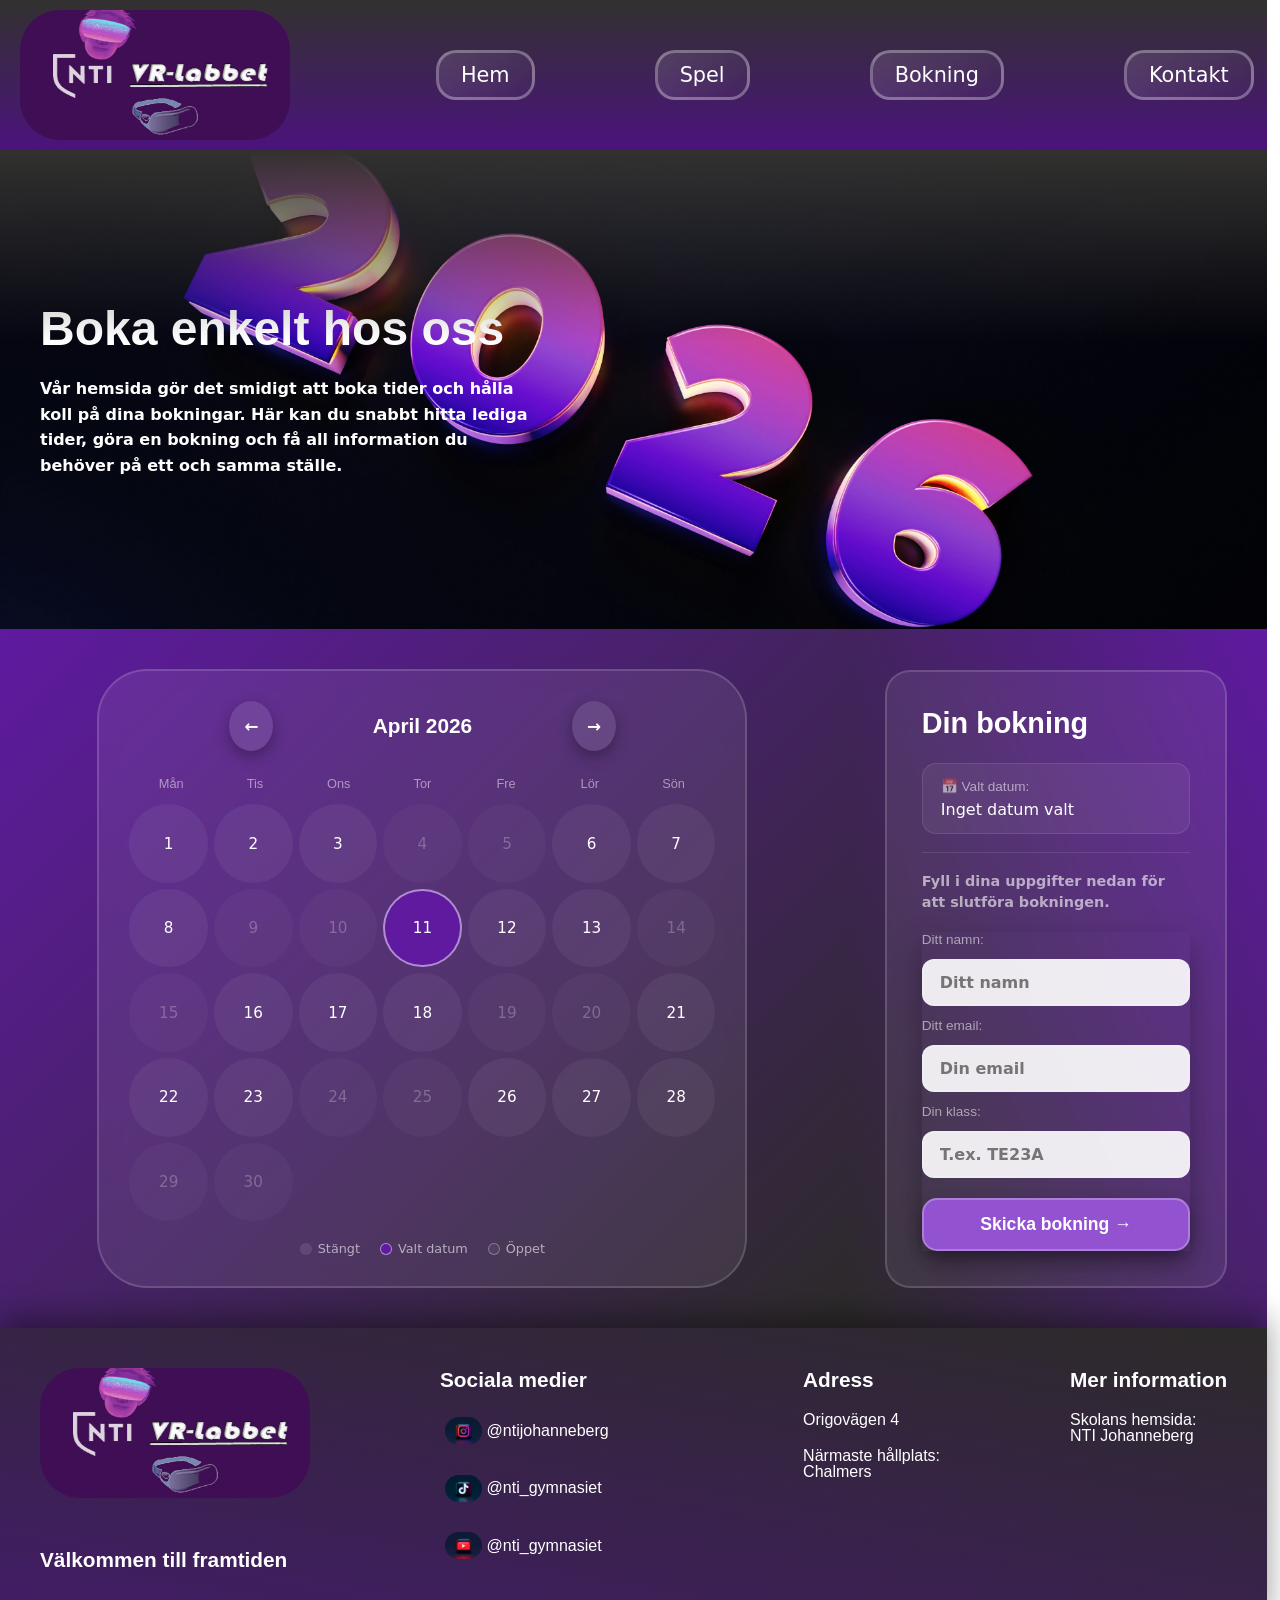
==== commit 3b13e470: "Inlämning" ====
--- a/boka.html
+++ b/boka.html
@@ -5,13 +5,13 @@
     <meta charset="UTF-8">
     <meta name="viewport" content="width=device-width, initial-scale=1.0">
     <link rel="stylesheet" href="css/style.css">
-    <title>VR-startsida</title>
+    <title>VR-Bokningsida</title>
 </head>
 
 <body>
     <div id="wrapper_bokning">
         <header>
-            <img id="logga" src="img/Logga_slutprojekt.jpg" alt="logga">
+            <img class="logga" src="img/Logga_slutprojekt.jpg" alt="logga">
         </header>
         <nav>
             <button id="btnOpen">☰</button>
@@ -109,7 +109,7 @@
         </aside>
         <footer>
             <div id="f1">
-                <img id="logga" src="img/Logga_slutprojekt.jpg" alt="logga">
+                <img class="logga" src="img/Logga_slutprojekt.jpg" alt="logga">
                 <h4>Välkommen till framtiden</h4>
             </div>
             <div id="f2">
--- a/css/style.css
+++ b/css/style.css
@@ -23,14 +23,19 @@
     --space-sm: 10px;
     --space-md: 20px;
     --space-lg: 40px;
+
+    --big-text: 'Exo 2', sans-serif;
+    --small-text: system-ui, -apple-system, BlinkMacSystemFont, 'Segoe UI', Roboto, Oxygen, Ubuntu, Cantarell, 'Open Sans', 'Helvetica Neue', sans-serif;
 }
 
 h1, h2, h3, h4 {
-    font-family: 'Franklin Gothic Medium', sans-serif;
+    font-family: var(--big-text);
+    font-weight: 600;
 }
 
 p, ul, input, textarea, button {
-    font-family: 'Gill Sans', sans-serif;
+    font-family: var(--small-text);
+    font-weight: 600;
 }
 
 h2 {
@@ -69,7 +74,7 @@
     "se se as"
     "ft ft ft";
     grid-template-columns: 1fr 1fr 1fr;
-    grid-template-rows: 1fr 3.5fr 4.5fr 2fr;
+    grid-template-rows: 150px 3.5fr 4.5fr 2fr;
 }
 
 header {
@@ -147,7 +152,7 @@
     padding: 10px 22px;
     border-radius: var(--radius-md);
     font-size: 1.1rem;
-    font-family: 'Gill Sans', sans-serif;
+    font-family: var(--small-text);
     transition: 0.3s ease;
 }
 
@@ -163,7 +168,7 @@
 }
 
 .menu {
-    font-family: 'Gill Sans', 'Gill Sans MT', Calibri, 'Trebuchet MS', sans-serif;
+    font-family: var(--small-text);
     text-decoration: none;
     font-size: 1.3rem;
     color: white;
@@ -177,7 +182,6 @@
 
 h3 {
     color: white;
-    font-family: 'Franklin Gothic Medium', 'Arial Narrow', Arial, sans-serif;
     padding: 2%;
     border-radius: var(--border_line);
     margin-top: 10px;
@@ -186,12 +190,15 @@
 p {
     color: white;
     border-radius: 15px;
-    font-family: 'Gill Sans', 'Gill Sans MT', Calibri, 'Trebuchet MS', sans-serif;
     line-height: 1.6;
 }
 
+#new_h4 {
+    font-size: 1.3rem;
+}
+
 #text {
-    background: linear-gradient(65deg, #9e796d, #663198);
+    background: linear-gradient(135deg, #5f1aa0, #1b1b2f);
     padding: var(--padding);
     border-radius: var(--radius-lg);
     box-shadow: 0 8px 20px rgba(0,0,0,0.2);
@@ -217,7 +224,7 @@
 }
 
 #info {
-    background: linear-gradient(65deg, #a38277, #663198);
+    background: linear-gradient(135deg, #3b1c5c, #2c2a29);
     padding: 20px 20px 0 20px;
     border-radius: var(--radius-lg);
     box-shadow: 0 8px 20px rgba(0,0,0,0.2);
@@ -225,6 +232,7 @@
     transition: transform 0.3s ease, box-shadow 0.3s ease;
     gap: 5px;
     transition: transform 0.3s ease;
+    border: 2px solid rgba(255,255,255,0.15);
 }
 
 #info:hover {
@@ -234,19 +242,27 @@
 }
 
 ul {
-    font-size: 1.2rem;
-    font-family: 'Gill Sans', 'Gill Sans MT', Calibri, 'Trebuchet MS', sans-serif;
+    font-size: 1.1rem;
+    font-family: var(--small-text);
     gap: 10px;
     line-height: 1.5;
     padding: 10px;
-    font-weight: 1rem;
+    font-weight: 400;
+    color: white;
 }
 
 button {
-    padding: 7px 20px;
-    border-radius: 15px;
-    font-size: 1.1rem;
-    transition: 0.3s;
+    padding: 10px 22px;
+    border-radius: 16px;
+    font-size: 1.05rem;
+    font-family: var(--small-text);
+    color: white;
+    background: linear-gradient(135deg, #5f1aa0, #3b1c5c);
+    border: 1px solid rgba(255,255,255,0.15);
+    cursor: pointer;
+    transition: all 0.3s ease;
+    box-shadow: 0 6px 15px rgba(0,0,0,0.3);
+    margin: auto;
     margin-left: 33%;
     margin-bottom: 1%;
 }
@@ -291,7 +307,6 @@
 }
 
 h2 {
-    font-family: 'Franklin Gothic Medium', 'Arial Narrow', Arial, sans-serif;
     color: white;
     margin-bottom: 20px;
 }
@@ -324,7 +339,7 @@
     width: auto;
     border-radius: 50px;
     border: 10px solid white;
-    filter: sepia(0.8);
+    filter: sepia(0.6);
 }
 
 .bilder2 {
@@ -341,7 +356,6 @@
 }
 
 h4 {
-    font-family: 'Franklin Gothic Medium', 'Arial Narrow', Arial, sans-serif;
     color: white;
 }
 
@@ -376,7 +390,7 @@
 
 .ft_text {
     color: white;
-    font-family: 'Franklin Gothic Medium', 'Arial Narrow', Arial, sans-serif;
+    font-family: var(--big-text);
     text-decoration: none;
     transition: transform 0.3s ease, box-shadow 0.3s ease;
     display: flex;
@@ -407,12 +421,11 @@
     display: none;
 }
 
-#logga {
+.logga {
     height: 130px;
     width: 270px;
-    border-radius: 30px;
-    filter: grayscale(0.6);
-    border: 5px white solid;
+    border-radius: 40px;
+    filter: grayscale(0.35);
 }
 
 #nav-links {
@@ -421,178 +434,6 @@
     gap: 120px;
     align-items: center;
 }
-
-
-/* mobile sida 1 */
-@media screen and (max-width: 450px) {
-    #wrapper {
-        width: 100vw;
-        min-height: 100vh;
-        height: auto;
-        grid-template-areas: 
-        "nav hd"
-        "ma ma"
-        "se se"
-        "ft ft";
-        grid-template-columns: auto 1fr;
-        grid-template-rows: 80px 350px auto auto;
-    }
-
-    header {
-        padding: 10px 15px;
-        justify-content: flex-start;
-        align-items: center;
-    }
-
-    #logga {
-        width: 110px;
-        height: 55px;
-        border-width: 3px;
-    }
-
-    nav {
-        display: flex;
-        flex-direction: row;
-        justify-content: flex-end;
-        align-items: center;
-        padding-right: 15px;
-        column-gap: 0;
-        background-image: var(--background_c);
-    }
-
-    #nav-links {
-        display: none;
-        flex-direction: column;
-        position: fixed;
-        top: 0;
-        left: 0;
-        width: 100vw;
-        height: 100vh;
-        background: linear-gradient(#32312f, #4b137d);
-        justify-content: center;
-        align-items: center;
-        gap: 25px;
-        z-index: 999;
-    }
-
-    #nav-links.open {
-        display: flex;
-    }
-
-    #btnOpen {
-        display: block;
-        background: none;
-        border: none;
-        color: white;
-        font-size: 2.2rem;
-        cursor: pointer;
-        margin: 0;
-        padding: 10px;
-    }
-
-    #btnClose {
-        display: block;
-        background: none;
-        border: none;
-        color: white;
-        font-size: 2rem;
-        cursor: pointer;
-        position: absolute;
-        top: 20px;
-        right: 20px;
-        margin: 0;
-    }
-
-    main {
-        padding: 25px;
-        min-height: 350px;
-        background-size: cover;
-        background-position: center center;
-        justify-content: flex-end;
-    }
-
-    main::before {
-        background: linear-gradient(to top, #32312f 0%, rgba(0,0,0,0) 60%);
-    }
-
-    main:hover {
-        transform: none;
-        box-shadow: none;
-    }
-
-    h2 {
-        font-size: 1.8rem;
-        margin-bottom: 10px;
-        position: relative;
-        z-index: 2;
-    }
-
-    #undertext {
-        font-size: 0.85rem;
-        max-width: 100%;
-        position: relative;
-        z-index: 2;
-    }
-
-    .bilder, .bilder2, .extra_bilder {
-        display: none;
-    }
-
-    section {
-        padding: 25px 20px;
-    }
-
-    #text {
-        max-width: 100%;
-        box-shadow: none;
-    }
-
-    #text:hover {
-        transform: none;
-        box-shadow: none;
-    }
-
-    aside {
-        display: none;
-    }
-
-    footer {
-        grid-template-areas: 
-        "f1"
-        "f2"
-        "f3"
-        "f4";
-        grid-template-columns: 1fr;
-        padding: 25px 20px;
-        gap: 30px;
-    }
-
-    h4 {
-        font-size: 1.2rem;
-    }
-
-    .ikon {
-        width: 38px;
-        height: 38px;
-    }
-
-    .ft_text {
-        font-size: 1rem;
-        gap: 8px;
-        font-family: 'Franklin Gothic Medium', 'Arial Narrow', Arial, sans-serif;
-    }
-
-    #f1 {
-        gap: 15px;
-        align-items: center;
-    }
-
-    #f1 #logga {
-        width: 140px;
-        height: 65px;
-    }
-}
-
 
 /*SIDA TVÅ*/
 #container {
@@ -726,8 +567,8 @@
     display: flex;
     flex-direction: column;
     gap: 12px;
-    font-family: 'Franklin Gothic Medium', 'Arial Narrow', Arial, sans-serif;
-    color: rgb(160, 97, 97);
+    font-family: var(--big-text);
+    color: white;
 }
 
 #kontakt-form input,
@@ -737,13 +578,13 @@
     border: 2px solid transparent;
     background: rgba(255,255,255,0.9);
     transition: 0.25s;
-    font-family: 'Gill Sans', 'Gill Sans MT', Calibri, 'Trebuchet MS', sans-serif;
+    font-family: var(--small-text);
 }
 
 #kontakt-form textarea {
     resize: vertical;
     min-height: 100px;
-    font-family: 'Gill Sans', 'Gill Sans MT', Calibri, 'Trebuchet MS', sans-serif;
+    font-family: var(--small-text);
 }
 
 #kontakt-form input:focus,
@@ -751,7 +592,7 @@
     outline: none;
     border: 2px solid #7a2cff;
     transform: scale(1.02);
-    font-family: 'Gill Sans', 'Gill Sans MT', Calibri, 'Trebuchet MS', sans-serif;
+    font-family: var(--small-text);
 }
 
 #center {
@@ -796,7 +637,7 @@
 }
 
 .info_btn {
-    font-family: 'Gill Sans', 'Gill Sans MT', Calibri, 'Trebuchet MS', sans-serif;
+    font-family: var(--small-text);
     text-decoration: none;
     font-size: 1.3rem;
     color: white;
@@ -825,7 +666,7 @@
     "ars ars ars ars"
     "ft ft ft ft";
     grid-template-columns: 1fr 0.5fr 1fr 0.5fr;
-    grid-template-rows: 1fr 2.5fr 3.5fr 400px 300px;
+    grid-template-rows: 150px 2.5fr 3.5fr 400px 300px;
     background: linear-gradient(65deg, #2c2a29, #5f1aa0);
 }
 
@@ -854,6 +695,9 @@
     width: 100%;
     display: flex;
     flex-direction: row;
+    position: relative;
+    flex-wrap: wrap;
+    align-items: center;
 }
 
 #q1:hover, #q2:hover, #q3:hover, 
@@ -885,7 +729,7 @@
 
 #updated_info p {
     color: rgba(255,255,255,0.85);
-    font-family: 'Gill Sans', 'Gill Sans MT', Calibri, 'Trebuchet MS', sans-serif;
+    font-family: var(--small-text);
     line-height: 1.7;
 }
 
@@ -895,7 +739,7 @@
     gap: 80px;
 }
 
-#info_img {
+.info_img {
     width: 150px;
     height: auto;
     border-radius: 50px;
@@ -916,6 +760,16 @@
     align-items: center;
     gap: 20px;
     background: linear-gradient(10deg, #2c2a29, #4b137d);
+}
+
+#kontakt_personer h2 {
+    position: absolute;
+    width: 1px;
+    height: 1px;
+    padding: 0;
+    margin: -1px;
+    overflow: hidden;
+    border: 0;
 }
 
 .info-och-bilder {
@@ -947,15 +801,34 @@
 
 .worker_name {
     color: white;
-    font-family: 'Franklin Gothic Medium', 'Arial Narrow', Arial, sans-serif;
+    font-family: var(--big-text);
     font-size: 1.1rem;
     font-weight: 500;
 }
 
 .worker_role {
     color: rgba(255,255,255,0.6);
-    font-family: 'Gill Sans', 'Gill Sans MT', Calibri, 'Trebuchet MS', sans-serif;
+    font-family: var(--small-text);
     font-size: 0.9rem;
+}
+
+#kontakt_personer .arrow {
+    position: absolute;
+    top: 50%;
+    transform: translateY(-50%);
+}
+
+#kontakt_personer {
+    position: relative;
+    justify-content: center;
+}
+
+#kontakt_personer .prev {
+    left: 10px;
+}
+
+#kontakt_personer .next {
+    right: 20px;
 }
 
 .arrow {
@@ -966,7 +839,7 @@
     padding: 10px 15px;
     border-radius: 50%;
     transition: 0.3s;
-    margin-left: 0;
+    margin-left: 100px;
     margin-bottom: 0;
     width: auto;
     height: 50px;
@@ -976,6 +849,8 @@
     width: 840px;
     overflow: hidden;
     padding: var(--padding);
+    position: relative;
+    margin: 0 auto;
 }
 
 .slider-track {
@@ -1035,18 +910,15 @@
 
 .popup {
     display: none;
-    color: white;
+    flex-basis: 100%;
+    width: 100%;
+    margin-top: 10px;
     font-size: 1rem;
+    color: rgb(194, 255, 255);
 }
 
 .popup_show {
     display: block;
-}
-
-#under {
-    display: flex;
-    flex-direction: column;
-    margin-right: 200px
 }
 
 #wrapper_bokning {
@@ -1059,7 +931,7 @@
     "se2 se2 as"
     "ft ft ft";
     grid-template-columns: 1fr 1fr 1fr;
-    grid-template-rows: 1fr 2.4fr 3.5fr 300px;
+    grid-template-rows: 150px 2.4fr 3.5fr 300px;
     background: linear-gradient(65deg, #2c2a29, #5f1aa0);
 }
 
@@ -1111,7 +983,7 @@
 
 .dag-namn {
     color: rgba(255,255,255,0.5);
-    font-family: 'Franklin Gothic Medium', 'Arial Narrow', Arial, sans-serif;
+    font-family: var(--big-text);
     font-size: 0.8rem;
     text-align: center;
     padding: 5px 0;
@@ -1129,7 +1001,7 @@
     align-items: center;
     justify-content: center;
     border-radius: 50%;
-    font-family: 'Gill Sans', 'Gill Sans MT', Calibri, 'Trebuchet MS', sans-serif;
+    font-family: var(--small-text);
     font-size: 0.95rem;
     color: white;
     cursor: pointer;
@@ -1171,7 +1043,7 @@
     gap: 6px;
     font-size: 0.8rem;
     color: rgba(255,255,255,0.6);
-    font-family: 'Gill Sans', 'Gill Sans MT', Calibri, 'Trebuchet MS', sans-serif;
+    font-family: var(--small-text);
 }
 
 .legend-dot {
@@ -1233,12 +1105,12 @@
 .bokning-label {
     color: rgba(255,255,255,0.55);
     font-size: 0.85rem;
-    font-family: 'Franklin Gothic Medium', 'Arial Narrow', Arial, sans-serif;
+    font-family: var(--big-text);
 }
 
 .bokning-value {
     color: white;
-    font-family: 'Gill Sans', 'Gill Sans MT', Calibri, 'Trebuchet MS', sans-serif;
+    font-family: var(--small-text);
     font-size: 1rem;
 }
 
@@ -1258,7 +1130,7 @@
     display: flex;
     flex-direction: column;
     gap: 12px;
-    box-shadow: 2px;
+    box-shadow: 0 12px 30px rgba(0,0,0,0.3);
     padding: 0;
     width: 100%;
 }
@@ -1268,7 +1140,7 @@
     border-radius: 12px;
     border: 2px solid rgba(255,255,255,0.15);
     background: rgba(255,255,255,0.9);
-    font-family: 'Gill Sans', 'Gill Sans MT', Calibri, 'Trebuchet MS', sans-serif;
+    font-family: var(--small-text);
     font-size: 1rem;
     transition: 0.25s;
     width: 100%;
@@ -1286,7 +1158,7 @@
     border-radius: 15px;
     padding: 14px;
     font-size: 1.1rem;
-    font-family: 'Franklin Gothic Medium', 'Arial Narrow', Arial, sans-serif;
+    font-family: var(--big-text);
     transition: 0.3s;
     margin: 8px 0 0 0;
     width: 100%;
@@ -1303,5 +1175,403 @@
     width: auto;
     margin-left: auto;
     filter: hue-rotate(260deg) saturate(0.8) blur(0.3px);
-}
-
+    transition: transform 0.3s ease;
+    flex-shrink: 0;
+}
+
+/* mobile sida för alla sidor */
+@media screen and (max-width: 450px) {
+    body {
+        font-size: 16px;
+        -webkit-tap-highlight-color: transparent;
+        width: 100%;
+        overflow-x: hidden;
+    }
+
+    #wrapper {
+        width: 100%;
+        min-height: 100vh;
+        height: auto;
+        grid-template-areas: 
+        "nav hd"
+        "ma ma"
+        "se se"
+        "ft ft";
+        grid-template-columns: auto 1fr;
+        grid-template-rows: 80px 60vh auto auto;
+    }
+
+    #container {
+        width: 100%;
+        min-height: 100vh;
+        height: auto;
+        grid-template-areas: 
+        "nav hd"
+        "ma ma"
+        "ca ca"
+        "ca ca"
+        "se1 se1";
+        grid-template-columns: auto 1fr;    
+        grid-template-rows: auto auto auto auto 500px;
+        width: 100%;
+        overflow-x: hidden;
+    }
+
+    #wrapper_kontakt {
+        width: 100%;
+        min-height: 100vh;
+        height: auto;
+        grid-template-areas: 
+        "nav hd"
+        "ma ma"
+        "se se" 
+        "as as"
+        "ars ars"
+        "ft ft";
+        grid-template-columns: auto 1fr;
+        grid-template-rows: 80px 450px auto auto 1fr;
+        width: 100%;
+        overflow-x: hidden;
+    }
+
+    #wrapper_bokning {
+        width: 100%;
+        min-height: 100vh;
+        height: auto;
+        grid-template-areas: 
+        "nav hd"
+        "ma ma"
+        "se2 se2"
+        "as as"
+        "ft ft";
+        grid-template-columns: auto 1fr;
+        grid-template-rows: 80px 350px 600px auto 1fr;
+    }
+
+    header,
+    nav,
+    main,
+    section,
+    aside,
+    footer {
+        width: 100%;
+        min-width: 0;
+    }
+
+    header {
+        padding: 10px;
+    }
+
+    .logga {
+        width: 100px;
+        height: auto;
+    }
+
+    nav {
+        justify-content: space-between;
+        padding: 10px;
+    }
+
+    #btnOpen {
+        display: block;
+        font-size: 2rem;
+        background: none;
+        border: none;
+        color: white;
+    }
+
+    #nav-links {
+        display: none;
+        position: fixed;
+        inset: 0;
+        background: linear-gradient(#32312f, #4b137d);
+        flex-direction: column;
+        justify-content: center;
+        align-items: center;
+        z-index: 999;
+        gap: 100px;
+    }
+
+    #nav-links.open {
+        display: flex;
+        justify-content: center;
+    }
+
+    #btnClose {
+        display: block;
+        margin-top: 50px;
+    }
+
+    #new_games p {
+        display: none;
+    }
+
+    #new_games #text {
+        display: none;
+    }
+
+    main {
+        width: 100%;
+        min-height: 60vh;
+        padding: 20px;
+        background-size: cover;
+        background-position: center;
+        display: flex;
+        flex-direction: column;
+        justify-content: center;
+        overflow: hidden;
+        position: relative;
+    }   
+
+    #main2{
+        background-color: white;
+    }
+
+    .arrow {
+        margin-left: 5px;
+    }
+
+    main video {
+        position: absolute;
+        inset: 0;
+        width: 100%;
+        height: 100%;
+        object-fit: cover;
+    }
+
+    main::before {
+        content: "";
+        position: absolute;
+        inset: 0;
+        background: linear-gradient(to top, rgba(0,0,0,0.7), transparent);
+        z-index: 1;
+    }
+
+    main * {
+        position: relative;
+        z-index: 2;
+    }
+
+    h2 {
+        font-size: 1.5rem;
+    }
+
+    #undertext {
+        font-size: 1rem;
+    }
+
+    .bilder,
+    .bilder2,
+    .extra_bilder {
+        display: none;
+    }
+
+    aside {
+        display: none;
+    }
+
+    section {
+        padding: 20px;
+    }
+
+    #text,
+    #info {
+        max-width: 100%;
+        padding: 15px;
+    }
+
+    #wrapper_kontakt section,
+    #wrapper_kontakt aside {
+        width: 100%;
+        min-width: 0;
+        margin-left: 5px;
+        scale: 0.9;
+    }
+
+    .cards_bild {
+        width: 100%;
+        height: 160px;
+        object-fit: cover;
+    }
+
+    #img_row {
+        gap: 10px;
+    }
+
+    button,
+    .read-more {
+        width: 100%;
+        margin: 10px 0;
+    }
+
+    #kontakt-form,
+    #bokning-info,
+    #kalender-container {
+        width: 100%;
+        max-width: 100%;
+        scale: 1.12;
+        align-items: center;
+    }
+
+    #kontakt-form {
+        width: 100%;
+        height: auto;
+        padding: 15px;
+        gap: 8px;
+    }
+
+    #cards {
+        grid-area: ca;
+        display: flex;
+        flex-direction: column; 
+        gap: 32px;
+        padding: 12px;
+        width: 100%;
+    }
+
+    #cards article {
+        width: 100%;
+        min-height: 180px;
+        height: auto;
+        border-radius: 18px;
+        overflow: hidden;
+        display: flex;
+        flex-direction: column;
+    }
+
+    #forms {
+        width: 100%;
+        gap: 10px;
+    }
+
+    #kalender-container {
+        margin-top: 100px;
+    }
+
+    .slider-window {
+        width: 100%;
+        overflow: hidden;
+        scale: 1.1;
+    }
+
+    .workers {
+        width: 120px;
+        height: 170px;
+    }
+
+    .info-och-bilder {
+        width: 140px;
+    }
+
+    #kontakt_personer {
+        flex-direction: column;
+        align-items: center;
+        overflow-x: hidden;
+    }
+
+    .slider-window {
+        width: 100%;
+        max-width: 100%;
+    }
+
+    #kalender-container {
+        width: 100%;
+        padding: 15px;
+    }
+
+    *:hover {
+        transform: none !important;
+        box-shadow: none !important;
+    }
+
+    .cards_bild {
+        width: 100%;
+        height: 160px;
+        object-fit: cover;
+    }
+
+    .card_overlay {
+        opacity: 1;
+        position: relative;
+        background: rgba(0,0,0,0.4);
+        padding: 10px;
+        border-radius: 0;
+    }
+
+    #cards article:hover {
+        transform: none;
+    }
+
+    #kontakt-form,
+    #bokning-form {
+        width: 100%;
+        max-width: 100%;
+        padding: 20px;
+        scale: 1;
+    }
+
+    #kontakt-form input,
+    #kontakt-form textarea,
+    #bokning-form input {
+        width: 100%;
+    }
+
+    #new_games {
+        grid-template-areas: none;
+        display: flex;
+        flex-direction: column;
+        gap: 20px;
+        padding: 20px;
+    }
+
+    footer {
+        display: flex;
+        flex-direction: column;
+        gap: 20px;
+        justify-content: flex-start;
+        padding: 25px;
+    }
+
+    #f1, #f2, #f3, #f4 {
+        width: 100%;
+        font-size: 1.2rem;
+        padding: 10px;
+    }
+
+    footer {
+        display: flex;
+        flex-direction: column;
+        gap: 25px;
+        padding: 20px;
+        text-align: left;
+    }
+
+    #f1, #f2, #f3, #f4 {
+        width: 100%;
+        padding: 0;
+        gap: 12px;
+    }
+
+    #f1 {
+        border-bottom: 1px solid rgba(255,255,255,0.1);
+        padding-bottom: 15px;
+    }
+
+    h4 {
+        font-size: 1.3rem;
+        opacity: 0.8;
+        margin-bottom: 5px;
+    }
+
+    .ft_text {
+        font-size: 1rem;
+        padding: 6px 0;
+        border-radius: 8px;
+    }
+
+    .ft_text:hover {
+        background: rgba(255,255,255,0.1);
+        transform: none;
+        box-shadow: none;
+    }
+}
